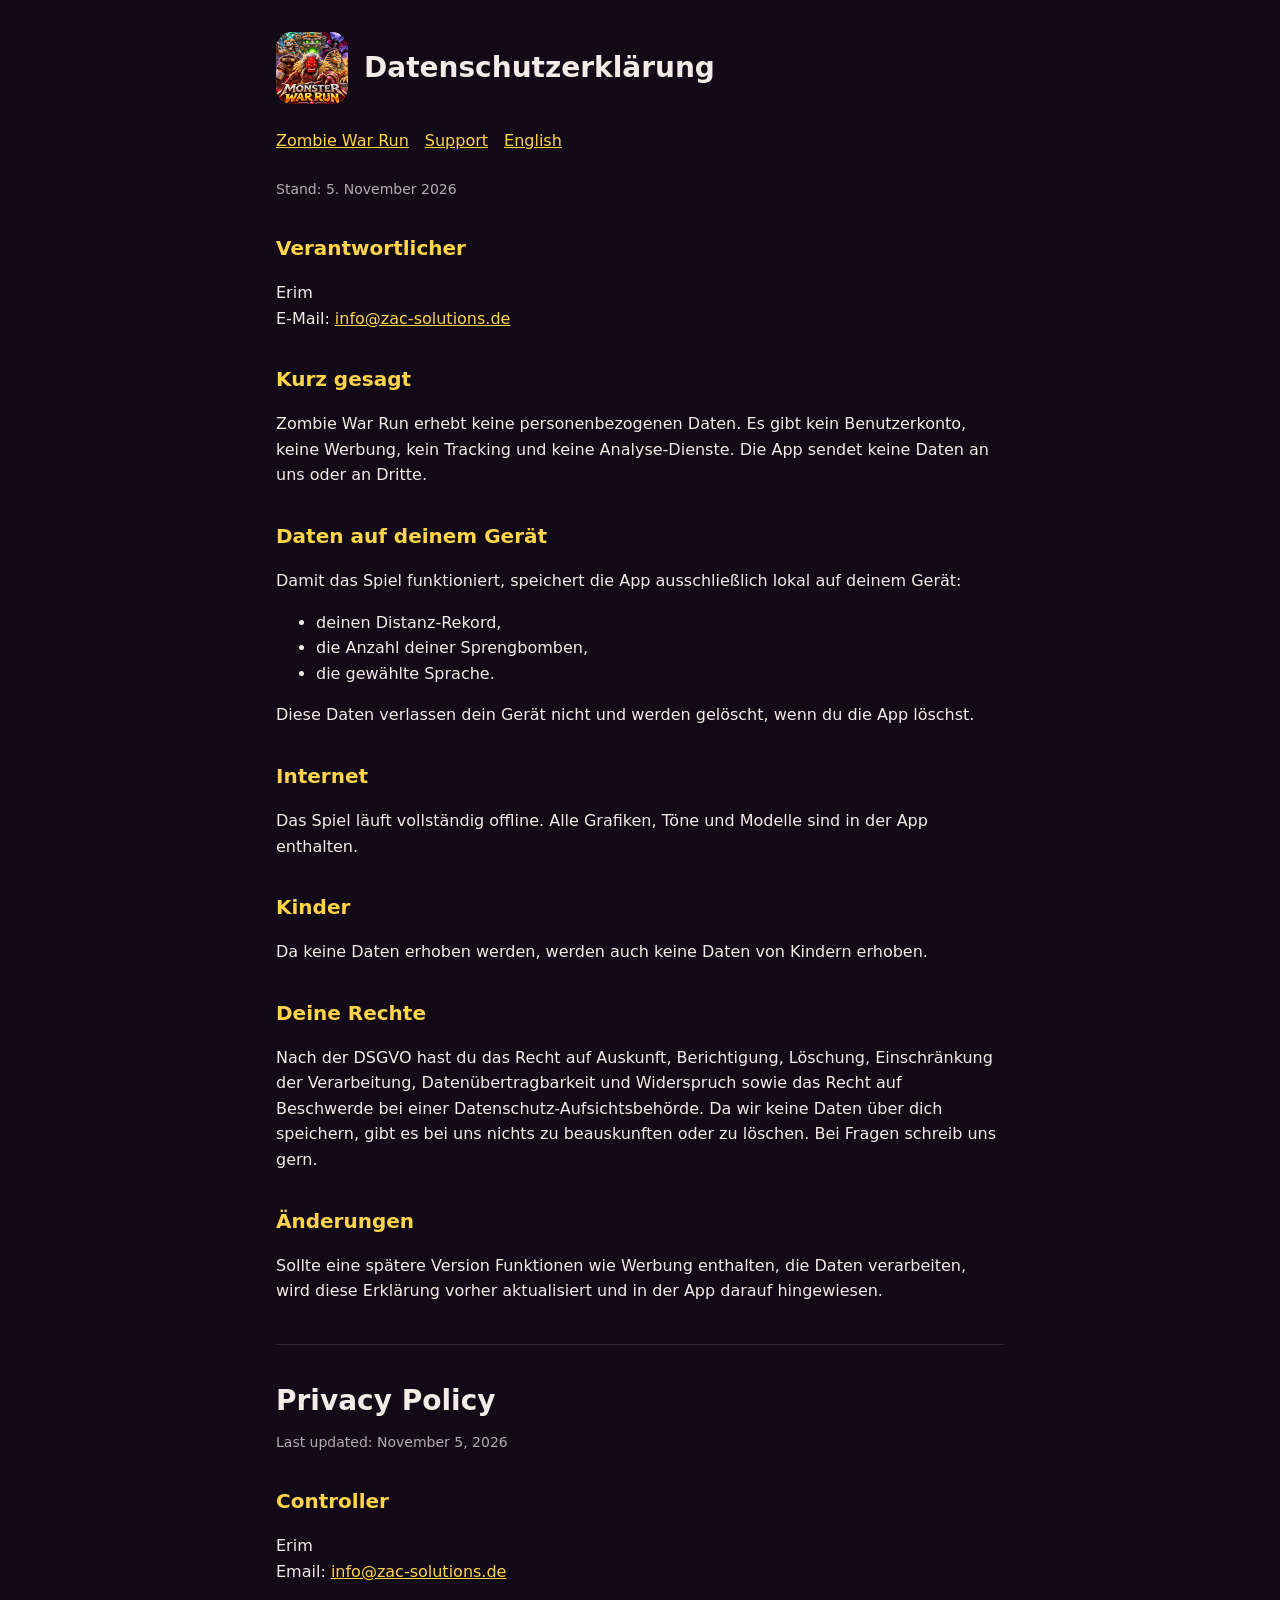
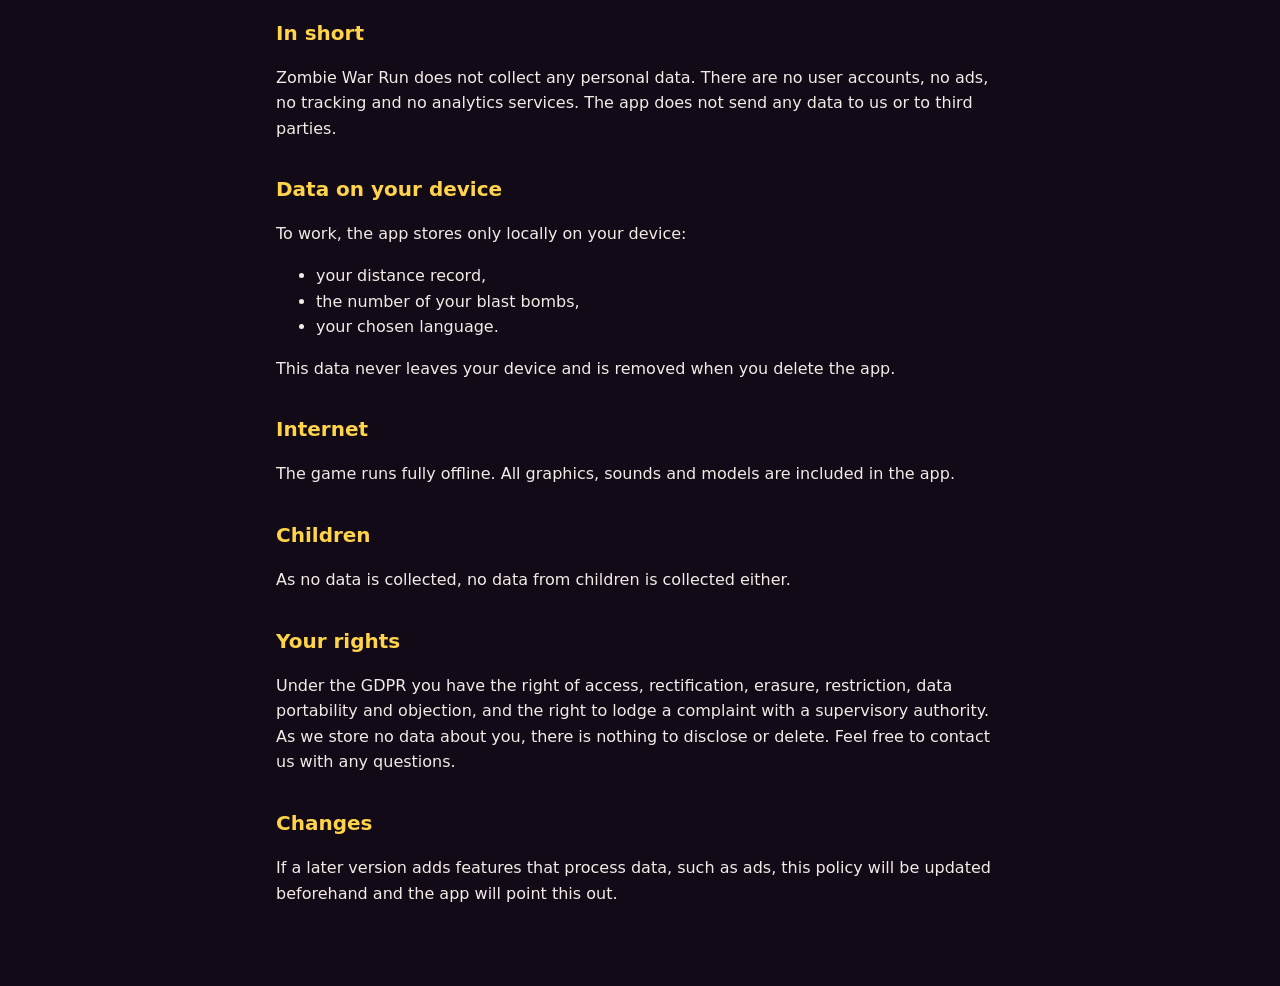
==== privacy.html @ e0166b7b "Zombie War Run: Support- und Datenschutzseite Co-Authored-By: Claude Opus 5.5 <noreply@anthropic.com" ====
<!doctype html>
<html lang="de"><head><meta charset="utf-8"><meta name="viewport" content="width=device-width,initial-scale=1">
<title>Zombie War Run – Datenschutz / Privacy Policy</title><link rel="stylesheet" href="style.css"><link rel="icon" href="icon.png"></head>
<body><main>
<header><img src="icon.png" alt=""><h1>Datenschutz&shy;erklärung</h1></header>
<nav><a href="index.html">Zombie War Run</a><a href="support.html">Support</a><a href="#en">English</a></nav>
<p class="muted">Stand: 5. November 2026</p>

<h2>Verantwortlicher</h2>
<p>Erim<br>E-Mail: <a href="mailto:info@zac-solutions.de">info@zac-solutions.de</a></p>

<h2>Kurz gesagt</h2>
<p>Zombie War Run erhebt keine personenbezogenen Daten. Es gibt kein Benutzerkonto, keine Werbung, kein Tracking und keine Analyse-Dienste. Die App sendet keine Daten an uns oder an Dritte.</p>

<h2>Daten auf deinem Gerät</h2>
<p>Damit das Spiel funktioniert, speichert die App ausschließlich lokal auf deinem Gerät:</p>
<ul><li>deinen Distanz-Rekord,</li><li>die Anzahl deiner Sprengbomben,</li><li>die gewählte Sprache.</li></ul>
<p>Diese Daten verlassen dein Gerät nicht und werden gelöscht, wenn du die App löschst.</p>

<h2>Internet</h2>
<p>Das Spiel läuft vollständig offline. Alle Grafiken, Töne und Modelle sind in der App enthalten.</p>

<h2>Kinder</h2>
<p>Da keine Daten erhoben werden, werden auch keine Daten von Kindern erhoben.</p>

<h2>Deine Rechte</h2>
<p>Nach der DSGVO hast du das Recht auf Auskunft, Berichtigung, Löschung, Einschränkung der Verarbeitung, Datenübertragbarkeit und Widerspruch sowie das Recht auf Beschwerde bei einer Datenschutz-Aufsichtsbehörde. Da wir keine Daten über dich speichern, gibt es bei uns nichts zu beauskunften oder zu löschen. Bei Fragen schreib uns gern.</p>

<h2>Änderungen</h2>
<p>Sollte eine spätere Version Funktionen wie Werbung enthalten, die Daten verarbeiten, wird diese Erklärung vorher aktualisiert und in der App darauf hingewiesen.</p>

<hr>
<h1 id="en">Privacy Policy</h1>
<p class="muted">Last updated: November 5, 2026</p>

<h2>Controller</h2>
<p>Erim<br>Email: <a href="mailto:info@zac-solutions.de">info@zac-solutions.de</a></p>

<h2>In short</h2>
<p>Zombie War Run does not collect any personal data. There are no user accounts, no ads, no tracking and no analytics services. The app does not send any data to us or to third parties.</p>

<h2>Data on your device</h2>
<p>To work, the app stores only locally on your device:</p>
<ul><li>your distance record,</li><li>the number of your blast bombs,</li><li>your chosen language.</li></ul>
<p>This data never leaves your device and is removed when you delete the app.</p>

<h2>Internet</h2>
<p>The game runs fully offline. All graphics, sounds and models are included in the app.</p>

<h2>Children</h2>
<p>As no data is collected, no data from children is collected either.</p>

<h2>Your rights</h2>
<p>Under the GDPR you have the right of access, rectification, erasure, restriction, data portability and objection, and the right to lodge a complaint with a supervisory authority. As we store no data about you, there is nothing to disclose or delete. Feel free to contact us with any questions.</p>

<h2>Changes</h2>
<p>If a later version adds features that process data, such as ads, this policy will be updated beforehand and the app will point this out.</p>
</main></body></html>
---- style.css ----
:root{--bg:#120a16;--card:#1f1424;--text:#f2ebe6;--muted:#b8a9b0;--gold:#ffd34a;--red:#ff3b2b}
*{box-sizing:border-box}
body{margin:0;background:var(--bg);color:var(--text);font:16px/1.6 -apple-system,system-ui,"Segoe UI",Roboto,sans-serif}
main{max-width:760px;margin:0 auto;padding:32px 16px 64px}
header{display:flex;align-items:center;gap:16px;margin-bottom:24px}
header img{width:72px;height:72px;border-radius:16px}
h1{margin:0;font-size:28px;line-height:1.15}
h1 span{color:var(--red)}
h2{color:var(--gold);font-size:20px;margin:32px 0 8px}
a{color:var(--gold)}
nav{display:flex;gap:16px;flex-wrap:wrap;margin-bottom:24px}
.card{background:var(--card);border-radius:14px;padding:20px}
.muted{color:var(--muted);font-size:14px}
hr{border:0;border-top:1px solid #3a2a40;margin:40px 0}
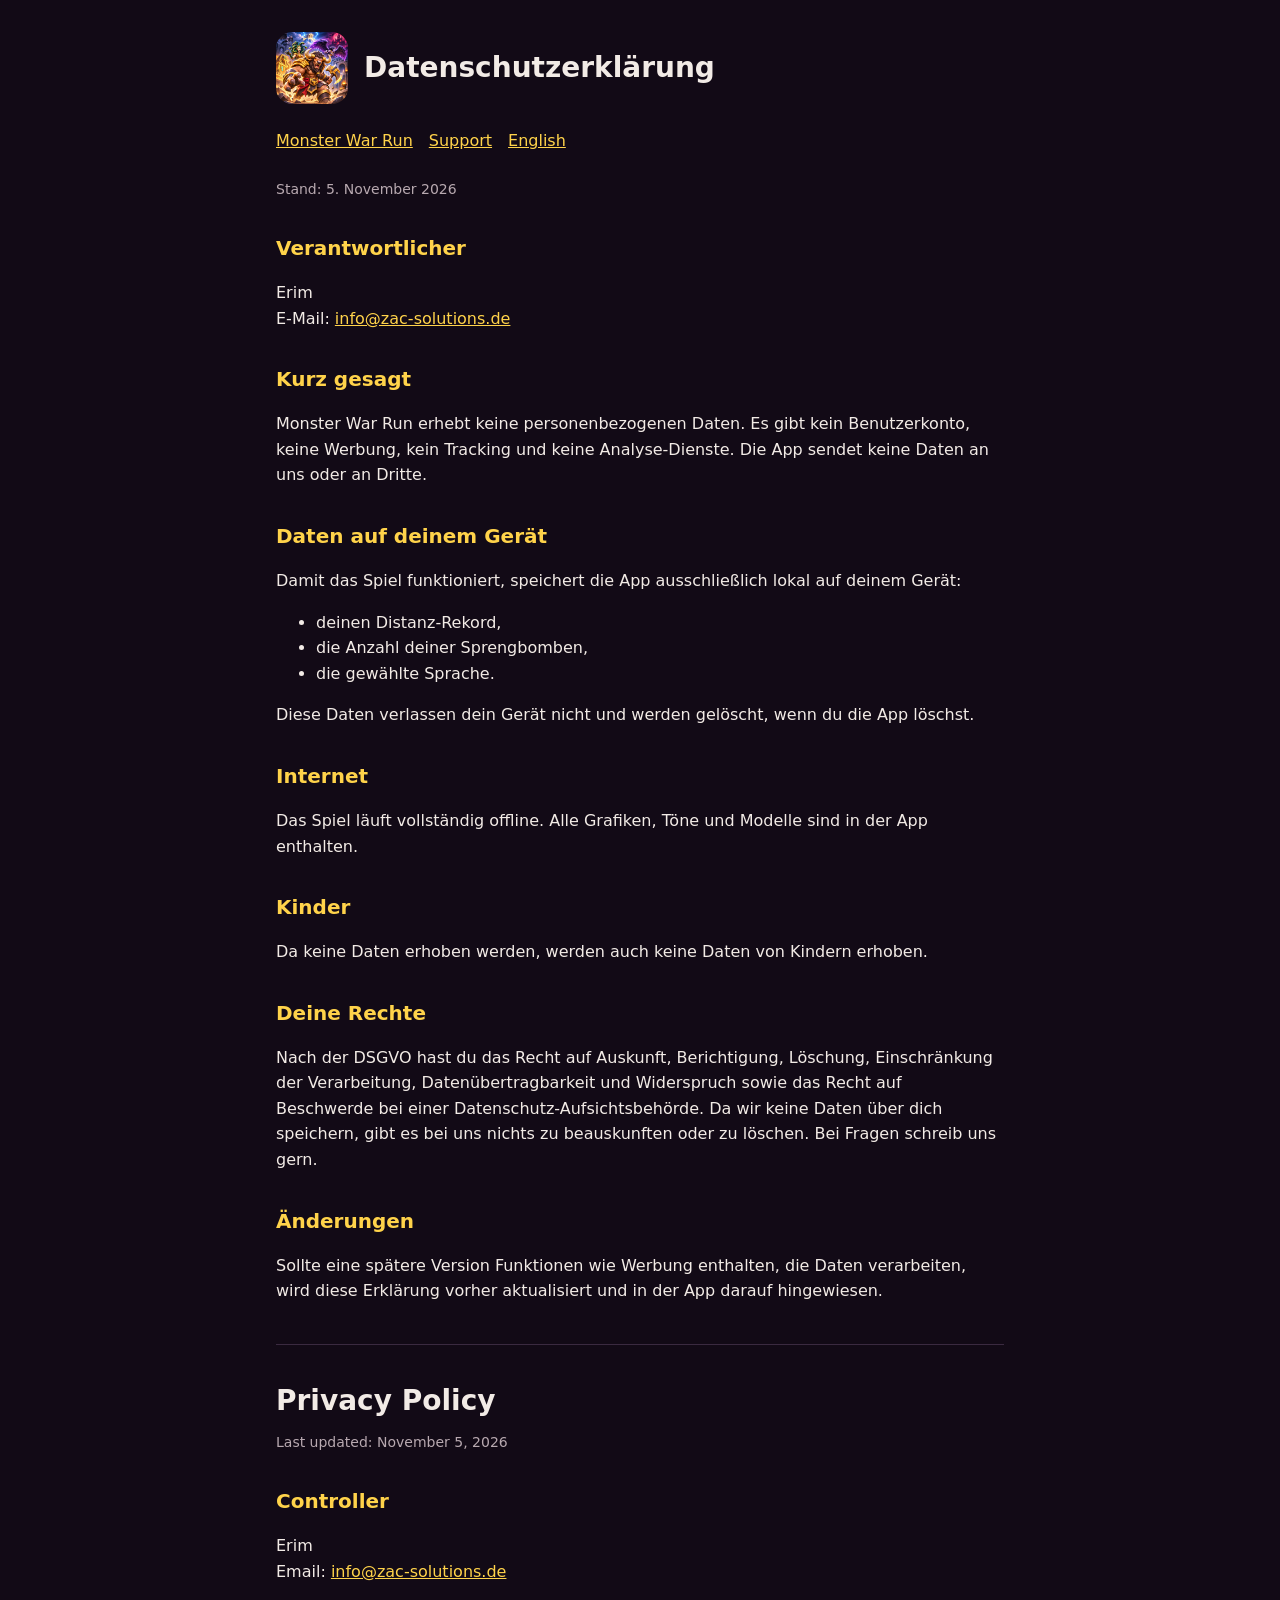
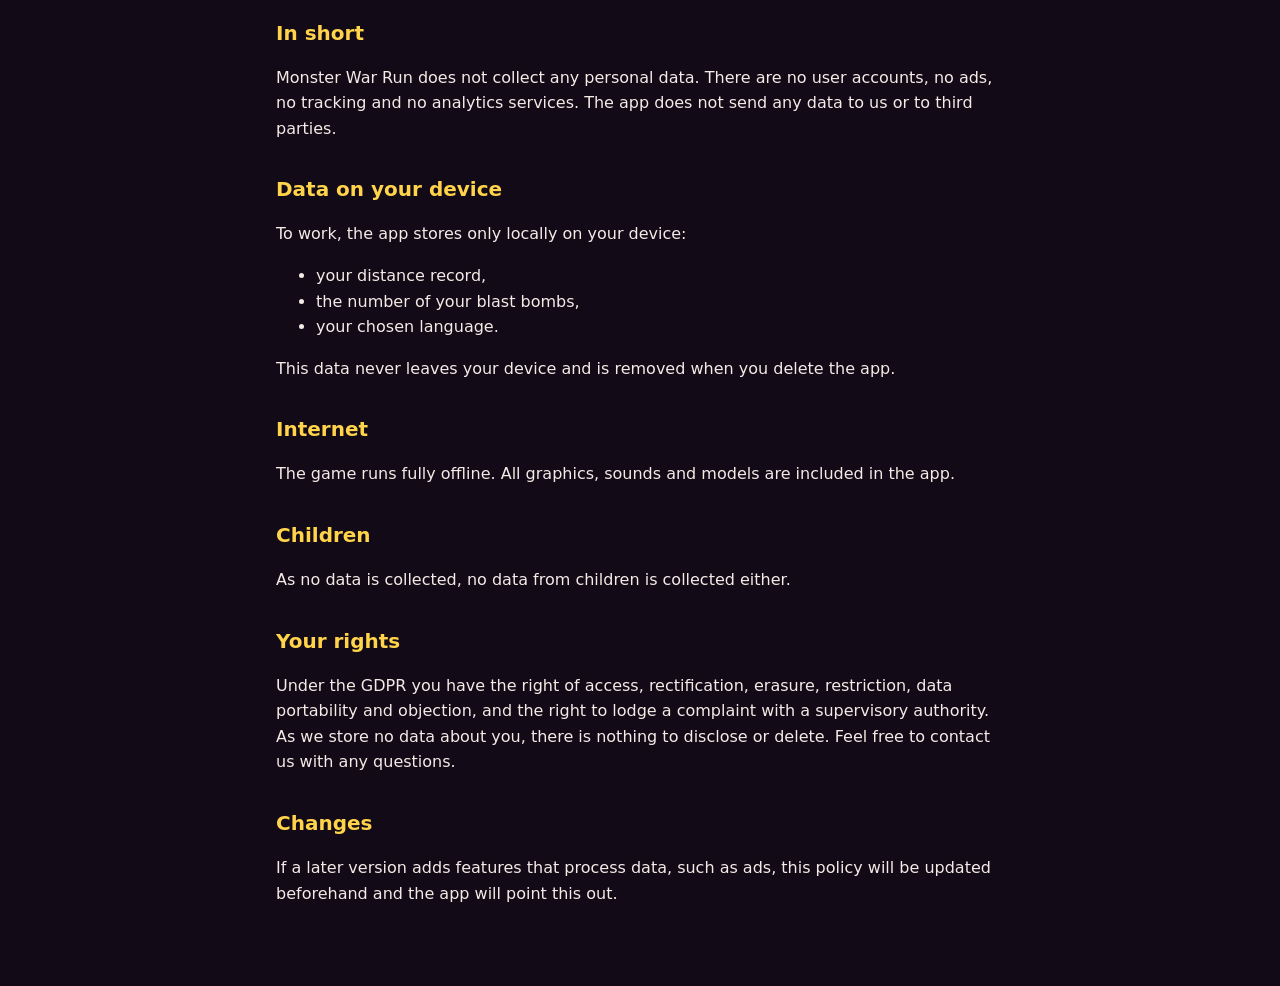
==== commit a00311dd: "Rename to Monster War Run, new app icon Co-Authored-By: Claude Opus 5.5 <noreply@anthropic.com>" ====
--- a/privacy.html
+++ b/privacy.html
@@ -1,16 +1,16 @@
 <!doctype html>
 <html lang="de"><head><meta charset="utf-8"><meta name="viewport" content="width=device-width,initial-scale=1">
-<title>Zombie War Run – Datenschutz / Privacy Policy</title><link rel="stylesheet" href="style.css"><link rel="icon" href="icon.png"></head>
+<title>Monster War Run – Datenschutz / Privacy Policy</title><link rel="stylesheet" href="style.css"><link rel="icon" href="icon.png"></head>
 <body><main>
 <header><img src="icon.png" alt=""><h1>Datenschutz&shy;erklärung</h1></header>
-<nav><a href="index.html">Zombie War Run</a><a href="support.html">Support</a><a href="#en">English</a></nav>
+<nav><a href="index.html">Monster War Run</a><a href="support.html">Support</a><a href="#en">English</a></nav>
 <p class="muted">Stand: 5. November 2026</p>
 
 <h2>Verantwortlicher</h2>
 <p>Erim<br>E-Mail: <a href="mailto:info@zac-solutions.de">info@zac-solutions.de</a></p>
 
 <h2>Kurz gesagt</h2>
-<p>Zombie War Run erhebt keine personenbezogenen Daten. Es gibt kein Benutzerkonto, keine Werbung, kein Tracking und keine Analyse-Dienste. Die App sendet keine Daten an uns oder an Dritte.</p>
+<p>Monster War Run erhebt keine personenbezogenen Daten. Es gibt kein Benutzerkonto, keine Werbung, kein Tracking und keine Analyse-Dienste. Die App sendet keine Daten an uns oder an Dritte.</p>
 
 <h2>Daten auf deinem Gerät</h2>
 <p>Damit das Spiel funktioniert, speichert die App ausschließlich lokal auf deinem Gerät:</p>
@@ -37,7 +37,7 @@
 <p>Erim<br>Email: <a href="mailto:info@zac-solutions.de">info@zac-solutions.de</a></p>
 
 <h2>In short</h2>
-<p>Zombie War Run does not collect any personal data. There are no user accounts, no ads, no tracking and no analytics services. The app does not send any data to us or to third parties.</p>
+<p>Monster War Run does not collect any personal data. There are no user accounts, no ads, no tracking and no analytics services. The app does not send any data to us or to third parties.</p>
 
 <h2>Data on your device</h2>
 <p>To work, the app stores only locally on your device:</p>
